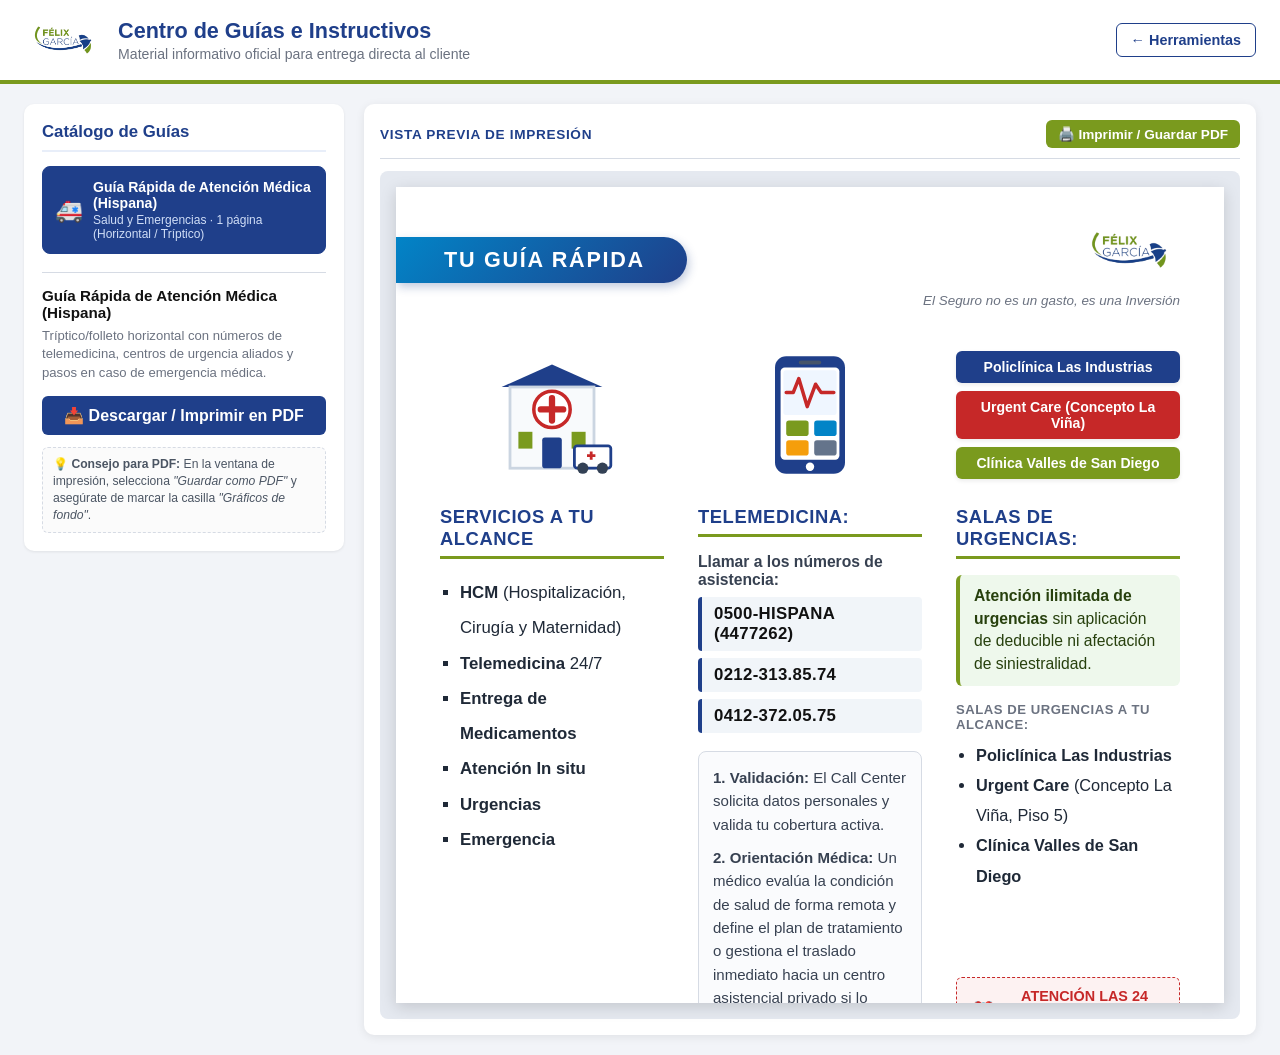
==== guias/index.html @ f02605d7 "feat: add guides center module with interactive UI, print styles, and data management" ====
<!DOCTYPE html>
<html lang="es">

<head>
  <meta charset="UTF-8">
  <meta name="viewport" content="width=device-width, initial-scale=1.0">
  <title>Centro de Guías y Recursos – Félix García</title>
  <link rel="icon" href="../img/logo.png">
  <link rel="stylesheet" href="css/guias.css">
  <link rel="stylesheet" href="css/print.css" media="print">
</head>

<body>
  <!-- Header del Portal de Guías -->
  <header class="app-header no-print">
    <a href="../" title="Volver al inicio"><img src="../img/logo.png" alt="Félix García" class="app-logo"></a>
    <div>
      <h1>Centro de Guías e Instructivos</h1>
      <p>Material informativo oficial para entrega directa al cliente</p>
    </div>
    <div class="header-der">
      <a href="../" class="btn-inicio">← Herramientas</a>
    </div>
  </header>

  <main class="contenido-guias">
    <!-- Panel Izquierdo: Selección de Guías y Opciones -->
    <aside class="panel-selector no-print">
      <h2>Catálogo de Guías</h2>
      <div class="lista-guias" id="listaGuias"></div>

      <div class="panel-info-guia" id="panelInfoGuia">
        <h3 id="infoTitulo">Guía seleccionada</h3>
        <p id="infoDesc">Descripción de la guía.</p>
        <div class="acciones-descarga">
          <button type="button" class="btn btn-primary btn-block" id="btnDescargarPdf">
            📥 Descargar / Imprimir en PDF
          </button>
          <small class="tip-impresion">
            💡 <strong>Consejo para PDF:</strong> En la ventana de impresión, selecciona <em>"Guardar como PDF"</em> y asegúrate de marcar la casilla <em>"Gráficos de fondo"</em>.
          </small>
        </div>
      </div>
    </aside>

    <!-- Panel Derecho: Vista Previa Real del Documento Generado -->
    <section class="visor-documento">
      <div class="barra-visor no-print">
        <span class="visor-tag">Vista previa de impresión</span>
        <button type="button" class="btn btn-secondary btn-sm" id="btnImprimirRapido">🖨️ Imprimir / Guardar PDF</button>
      </div>

      <!-- Contenedor de la Guía Generada (Formato Imprimible Exacto) -->
      <div class="hoja-imprimible-wrap">
        <!-- GUÍA RÁPIDA: HISPANA RESUELVE / ATENCIÓN MÉDICA -->
        <article class="hoja-guia horizontal" id="docGuiaRapida">
          <!-- Banner Superior / Decorativo -->
          <div class="decoracion-header">
            <div class="pill-titulo">
              <span class="pill-tag">TU GUÍA RÁPIDA</span>
            </div>
            <div class="branding-header">
              <img src="../img/logo.png" alt="Félix García - Corredor de Seguros" class="logo-guia">
              <span class="slogan-fg">El Seguro no es un gasto, es una Inversión</span>
            </div>
          </div>

          <!-- Cuerpo Tríptico en 3 Columnas Estructuradas -->
          <div class="triptico-grid">
            
            <!-- Columna 1: Servicios a tu alcance -->
            <div class="col-triptico col-1">
              <div class="ilustracion-box">
                <svg viewBox="0 0 100 100" class="svg-il" fill="none">
                  <!-- Fachada Hospital moderno -->
                  <polygon points="50,14 86,30 14,30" fill="#1f3f8a"/>
                  <rect x="20" y="30" width="60" height="58" fill="#f8fafc" stroke="#cbd5e1" stroke-width="2"/>
                  <!-- Cruz roja médica -->
                  <circle cx="50" cy="46" r="13" fill="#ffffff" stroke="#c62828" stroke-width="2.5"/>
                  <path d="M50 38 V54 M42 46 H58" stroke="#c62828" stroke-width="4.5" stroke-linecap="round"/>
                  <!-- Ventanas y entrada -->
                  <rect x="26" y="62" width="10" height="12" fill="#7a9a1e"/>
                  <rect x="64" y="62" width="10" height="12" fill="#7a9a1e"/>
                  <rect x="43" y="66" width="14" height="22" rx="2" fill="#1f3f8a"/>
                  <!-- Ambulancia rápida -->
                  <rect x="66" y="72" width="26" height="16" rx="2" fill="#ffffff" stroke="#1f3f8a" stroke-width="2"/>
                  <circle cx="72" cy="88" r="4" fill="#334155"/>
                  <circle cx="86" cy="88" r="4" fill="#334155"/>
                  <path d="M78 76 V82 M75 79 H81" stroke="#c62828" stroke-width="2"/>
                </svg>
              </div>

              <h2 class="col-titulo">SERVICIOS A TU ALCANCE</h2>
              <ul class="lista-servicios-guia">
                <li><strong>HCM</strong> (Hospitalización, Cirugía y Maternidad)</li>
                <li><strong>Telemedicina</strong> 24/7</li>
                <li><strong>Entrega de Medicamentos</strong></li>
                <li><strong>Atención In situ</strong></li>
                <li><strong>Urgencias</strong></li>
                <li><strong>Emergencia</strong></li>
              </ul>
            </div>

            <!-- Columna 2: Telemedicina y Pasos -->
            <div class="col-triptico col-2">
              <div class="ilustracion-box">
                <svg viewBox="0 0 100 100" class="svg-il" fill="none">
                  <!-- Teléfono inteligente -->
                  <rect x="25" y="8" width="50" height="84" rx="8" fill="#1f3f8a"/>
                  <rect x="29" y="16" width="42" height="66" rx="3" fill="#ffffff"/>
                  <circle cx="50" cy="87" r="3" fill="#ffffff"/>
                  <rect x="42" y="11" width="16" height="3" rx="1.5" fill="#475569"/>
                  <!-- Pantalla ECG / Salud -->
                  <rect x="31" y="18" width="38" height="32" rx="2" fill="#eff6ff"/>
                  <path d="M33 34 H38 L42 24 L48 44 L54 28 L58 34 H67" stroke="#c62828" stroke-width="2.5" stroke-linecap="round" stroke-linejoin="round"/>
                  <!-- Apps cuadrantes -->
                  <rect x="33" y="54" width="16" height="11" rx="2" fill="#7a9a1e"/>
                  <rect x="53" y="54" width="16" height="11" rx="2" fill="#0284c7"/>
                  <rect x="33" y="68" width="16" height="11" rx="2" fill="#f59e0b"/>
                  <rect x="53" y="68" width="16" height="11" rx="2" fill="#64748b"/>
                </svg>
              </div>

              <h2 class="col-titulo">TELEMEDICINA:</h2>
              <div class="telefonos-destacados">
                <p class="txt-llamada">Llamar a los números de asistencia:</p>
                <div class="tel-pills">
                  <span class="tel-badge">0500-HISPANA (4477262)</span>
                  <span class="tel-badge">0212-313.85.74</span>
                  <span class="tel-badge">0412-372.05.75</span>
                </div>
              </div>

              <div class="pasos-atencion">
                <p><strong>1. Validación:</strong> El Call Center solicita datos personales y valida tu cobertura activa.</p>
                <p><strong>2. Orientación Médica:</strong> Un médico evalúa la condición de salud de forma remota y define el plan de tratamiento o gestiona el traslado inmediato hacia un centro asistencial privado si lo amerita.</p>
              </div>
            </div>

            <!-- Columna 3: Salas de Urgencias Aliadas -->
            <div class="col-triptico col-3">
              <div class="ilustracion-box il-wide">
                <!-- Miniatura de salas de urgencias -->
                <div class="urgencias-tags-visual">
                  <span class="tag-urg tag-azul">Policlínica Las Industrias</span>
                  <span class="tag-urg tag-rojo">Urgent Care (Concepto La Viña)</span>
                  <span class="tag-urg tag-verde">Clínica Valles de San Diego</span>
                </div>
              </div>

              <h2 class="col-titulo">SALAS DE URGENCIAS:</h2>
              <div class="beneficio-urgencias">
                <p class="destaque-cobertura">
                  <strong>Atención ilimitada de urgencias</strong> sin aplicación de deducible ni afectación de siniestralidad.
                </p>
              </div>

              <div class="centros-red">
                <span class="sub-centros">SALAS DE URGENCIAS A TU ALCANCE:</span>
                <ul class="lista-centros">
                  <li><strong>Policlínica Las Industrias</strong></li>
                  <li><strong>Urgent Care</strong> (Concepto La Viña, Piso 5)</li>
                  <li><strong>Clínica Valles de San Diego</strong></li>
                </ul>
              </div>

              <div class="aviso-24h">
                <span class="reloj-icon">⏰</span>
                <strong>ATENCIÓN LAS 24 HORAS DEL DÍA, LOS 365 DÍAS DEL AÑO</strong>
              </div>
            </div>

          </div>

          <!-- Pie de Página Decorativo con Ondas -->
          <footer class="pie-guia">
            <div class="pie-ondas">
              <svg viewBox="0 0 1200 80" preserveAspectRatio="none" class="svg-ondas">
                <!-- Onda roja de fondo -->
                <path d="M0,45 C250,5 500,75 1200,30 L1200,80 L0,80 Z" fill="#c62828"></path>
                <!-- Onda azul al frente -->
                <path d="M0,55 C350,25 750,70 1200,45 L1200,80 L0,80 Z" fill="#1f3f8a"></path>
              </svg>
            </div>
            <div class="pie-info">
              <span>Félix García · Corredor de Seguros · Asesoría Integral y Acompañamiento en Siniestros</span>
            </div>
          </footer>
        </article>
      </div>
    </section>
  </main>

  <script src="js/guias-data.js"></script>
  <script src="js/guias.js"></script>
</body>

</html>
---- guias/css/guias.css ----
:root {
  --verde: #7a9a1e;
  --azul: #1f3f8a;
  --azul-claro: #e8eef9;
  --gris: #6b7280;
  --borde: #d6dbe4;
  --rojo: #c62828;
  --fondo: #f2f4f8;
}

* {
  box-sizing: border-box;
}

body {
  margin: 0;
  font-family: "Segoe UI", Roboto, Arial, sans-serif;
  background: var(--fondo);
  color: #1f2937;
}

/* Header Web */
.app-header {
  display: flex;
  align-items: center;
  gap: 16px;
  padding: 10px 24px;
  background: #fff;
  border-bottom: 4px solid var(--verde);
}

.app-logo {
  height: 60px;
  display: block;
}

.app-header h1 {
  margin: 0;
  color: var(--azul);
  font-size: 1.35rem;
}

.app-header p {
  margin: 2px 0 0;
  color: var(--gris);
  font-size: .88rem;
}

.header-der {
  margin-left: auto;
}

.btn-inicio {
  padding: 8px 14px;
  border: 1px solid var(--azul);
  border-radius: 6px;
  color: var(--azul);
  text-decoration: none;
  font-size: .9rem;
  font-weight: 600;
  white-space: nowrap;
}

.btn-inicio:hover {
  background: var(--azul-claro);
}

/* Layout Centro de Guías */
.contenido-guias {
  display: grid;
  grid-template-columns: 320px minmax(0, 1fr);
  gap: 20px;
  max-width: 1500px;
  margin: 0 auto;
  padding: 20px 24px;
  align-items: start;
}

/* Panel Selector Izquierdo */
.panel-selector {
  background: #fff;
  border-radius: 10px;
  padding: 18px;
  box-shadow: 0 1px 3px rgba(0, 0, 0, .08);
}

.panel-selector h2 {
  margin: 0 0 14px;
  font-size: 1.05rem;
  color: var(--azul);
  border-bottom: 2px solid var(--azul-claro);
  padding-bottom: 8px;
}

.lista-guias {
  display: flex;
  flex-direction: column;
  gap: 8px;
  margin-bottom: 18px;
}

.item-guia-nav {
  padding: 12px;
  border-radius: 8px;
  border: 1px solid var(--borde);
  background: #fafbfd;
  cursor: pointer;
  transition: all .15s ease;
  display: flex;
  align-items: center;
  gap: 10px;
}

.item-guia-nav:hover {
  background: var(--azul-claro);
  border-color: var(--azul);
}

.item-guia-nav.activa {
  background: var(--azul);
  color: #fff;
  border-color: var(--azul);
}

.item-guia-nav.activa .item-sub {
  color: #d0def7;
}

.item-icono {
  font-size: 1.4rem;
}

.item-textos {
  display: flex;
  flex-direction: column;
  gap: 2px;
}

.item-tit {
  font-weight: 600;
  font-size: .88rem;
}

.item-sub {
  font-size: .75rem;
  color: var(--gris);
}

.panel-info-guia {
  border-top: 1px solid var(--borde);
  padding-top: 14px;
}

.panel-info-guia h3 {
  margin: 0 0 6px;
  font-size: .95rem;
  color: #111;
}

.panel-info-guia p {
  margin: 0 0 14px;
  font-size: .82rem;
  color: var(--gris);
  line-height: 1.4;
}

.btn {
  font: inherit;
  padding: 10px 16px;
  border-radius: 6px;
  border: none;
  cursor: pointer;
  font-weight: 600;
  text-align: center;
}

.btn-block {
  width: 100%;
  display: block;
}

.btn-primary {
  background: var(--azul);
  color: #fff;
}

.btn-primary:hover {
  background: #17306b;
}

.btn-secondary {
  background: var(--verde);
  color: #fff;
}

.btn-secondary:hover {
  background: #637e17;
}

.btn-sm {
  padding: 6px 12px;
  font-size: .85rem;
}

.tip-impresion {
  display: block;
  margin-top: 12px;
  font-size: .76rem;
  color: #4b5563;
  line-height: 1.4;
  background: #fbfbfb;
  border: 1px dashed var(--borde);
  padding: 8px 10px;
  border-radius: 6px;
}

/* Visor Documento */
.visor-documento {
  background: #fff;
  border-radius: 10px;
  padding: 16px;
  box-shadow: 0 2px 10px rgba(0, 0, 0, .08);
  overflow-x: auto;
}

.barra-visor {
  display: flex;
  justify-content: space-between;
  align-items: center;
  margin-bottom: 12px;
  padding-bottom: 10px;
  border-bottom: 1px solid var(--borde);
}

.visor-tag {
  font-size: .85rem;
  font-weight: 600;
  color: var(--azul);
  text-transform: uppercase;
  letter-spacing: .05em;
}

/* Envoltura de documento exacto tamaño carta horizontal (11in x 8.5in) */
.hoja-imprimible-wrap {
  display: flex;
  justify-content: center;
  background: #e5e9f0;
  padding: 16px;
  border-radius: 8px;
}

.hoja-guia.horizontal {
  width: 11in;
  height: 8.5in;
  background: #fff;
  box-shadow: 0 4px 15px rgba(0, 0, 0, .15);
  position: relative;
  display: flex;
  flex-direction: column;
  overflow: hidden;
  box-sizing: border-box;
}

/* ---------- ESTRUCTURA INTERNA DE LA GUÍA (TRÍPTICO) ---------- */
.decoracion-header {
  display: flex;
  justify-content: space-between;
  align-items: center;
  padding: 24px 44px 14px;
}

.pill-titulo {
  background: linear-gradient(135deg, #0284c7, #1f3f8a);
  color: #fff;
  padding: 10px 42px 10px 48px;
  border-radius: 0 30px 30px 0;
  box-shadow: 2px 4px 10px rgba(31, 63, 138, .28);
  margin-left: -44px;
}

.pill-tag {
  font-size: 1.35rem;
  font-weight: 800;
  letter-spacing: .08em;
  text-transform: uppercase;
}

.branding-header {
  display: flex;
  flex-direction: column;
  align-items: flex-end;
  text-align: right;
}

.logo-guia {
  height: 78px;
}

.slogan-fg {
  font-size: .84rem;
  font-style: italic;
  color: var(--gris);
  margin-top: 4px;
  font-weight: 500;
}

/* 3 Columnas */
.triptico-grid {
  display: grid;
  grid-template-columns: 1fr 1fr 1fr;
  gap: 34px;
  padding: 18px 44px 28px;
  flex: 1;
  align-items: stretch;
}

.col-triptico {
  display: flex;
  flex-direction: column;
  height: 100%;
}

.ilustracion-box {
  height: 150px;
  display: flex;
  align-items: center;
  justify-content: center;
  margin-bottom: 16px;
}

.svg-il {
  max-height: 140px;
  width: auto;
}

.col-titulo {
  margin: 0 0 16px;
  font-size: 1.15rem;
  color: var(--azul);
  font-weight: 800;
  border-bottom: 3px solid var(--verde);
  padding-bottom: 6px;
  text-transform: uppercase;
  letter-spacing: .03em;
}

/* Columna 1 */
.lista-servicios-guia {
  margin: 0;
  padding-left: 20px;
  list-style-type: square;
  font-size: 1.05rem;
  line-height: 2.1;
  color: #1f2937;
}

/* Columna 2: Telemedicina */
.telefonos-destacados {
  margin-bottom: 18px;
}

.txt-llamada {
  margin: 0 0 8px;
  font-size: .98rem;
  font-weight: 600;
  color: #374151;
}

.tel-pills {
  display: flex;
  flex-direction: column;
  gap: 7px;
}

.tel-badge {
  display: inline-block;
  background: #f1f5f9;
  border-left: 4px solid var(--azul);
  padding: 7px 12px;
  border-radius: 4px;
  font-size: 1.05rem;
  font-weight: 700;
  color: #111;
  letter-spacing: .02em;
}

.pasos-atencion {
  font-size: .94rem;
  line-height: 1.55;
  color: #374151;
  background: #fafbfd;
  padding: 14px;
  border-radius: 8px;
  border: 1px solid var(--borde);
  margin-top: auto;
}

.pasos-atencion p {
  margin: 0 0 10px;
}

.pasos-atencion p:last-child {
  margin-bottom: 0;
}

/* Columna 3: Salas de Urgencias */
.urgencias-tags-visual {
  display: flex;
  flex-direction: column;
  gap: 8px;
  width: 100%;
}

.tag-urg {
  font-size: .88rem;
  font-weight: 700;
  padding: 8px 12px;
  border-radius: 6px;
  text-align: center;
  color: #fff;
  box-shadow: 0 2px 4px rgba(0, 0, 0, .08);
}

.tag-azul {
  background: var(--azul);
}

.tag-rojo {
  background: var(--rojo);
}

.tag-verde {
  background: var(--verde);
}

.beneficio-urgencias {
  background: #eef8ec;
  border-left: 4.5px solid var(--verde);
  padding: 10px 14px;
  border-radius: 6px;
  margin-bottom: 16px;
}

.destaque-cobertura {
  margin: 0;
  font-size: .98rem;
  color: #27400d;
  line-height: 1.45;
}

.centros-red {
  margin-bottom: 16px;
}

.sub-centros {
  font-size: .82rem;
  font-weight: 700;
  color: var(--gris);
  letter-spacing: .04em;
  display: block;
  margin-bottom: 8px;
}

.lista-centros {
  margin: 0;
  padding-left: 20px;
  font-size: 1.02rem;
  line-height: 1.85;
}

.aviso-24h {
  margin-top: auto;
  background: #fdf2f2;
  border: 1.5px dashed var(--rojo);
  color: var(--rojo);
  padding: 10px 14px;
  border-radius: 6px;
  font-size: .9rem;
  text-align: center;
  display: flex;
  align-items: center;
  justify-content: center;
  gap: 8px;
}

.reloj-icon {
  font-size: 1.25rem;
}

/* Pie de Guía */
.pie-guia {
  position: relative;
  margin-top: auto;
}

.pie-ondas {
  width: 100%;
  height: 60px;
  overflow: hidden;
  margin-bottom: -4px;
}

.svg-ondas {
  width: 100%;
  height: 100%;
  display: block;
}

.pie-info {
  background: var(--azul);
  color: #fff;
  text-align: center;
  font-size: .85rem;
  padding: 8px 16px;
  letter-spacing: .02em;
}

/* Responsive Web */
@media (max-width: 1100px) {
  .contenido-guias {
    grid-template-columns: 1fr;
  }

}
---- guias/css/print.css ----
/* Impresión y Generación de PDF: Tríptico Horizontal Tamaño Carta */
@page {
  size: letter landscape;
  margin: 0;
}

html,
body {
  background: #fff !important;
  margin: 0 !important;
  padding: 0 !important;
  width: 11in !important;
  height: 8.5in !important;
  -webkit-print-color-adjust: exact !important;
  print-color-adjust: exact !important;
}

.no-print {
  display: none !important;
}

.contenido-guias {
  display: block !important;
  padding: 0 !important;
  margin: 0 !important;
  width: 11in !important;
  height: 8.5in !important;
  max-width: none !important;
}

.visor-documento {
  box-shadow: none !important;
  padding: 0 !important;
  margin: 0 !important;
  border-radius: 0 !important;
  background: transparent !important;
  width: 11in !important;
  height: 8.5in !important;
  overflow: visible !important;
}

.hoja-imprimible-wrap {
  padding: 0 !important;
  margin: 0 !important;
  background: transparent !important;
  box-shadow: none !important;
  width: 11in !important;
  height: 8.5in !important;
  display: block !important;
}

.hoja-guia.horizontal {
  zoom: 1 !important;
  transform: none !important;
  width: 11in !important;
  height: 8.5in !important;
  min-width: 11in !important;
  min-height: 8.5in !important;
  box-shadow: none !important;
  margin: 0 !important;
  padding: 0 !important;
  border-radius: 0 !important;
  overflow: hidden !important;
  page-break-inside: avoid !important;
  page-break-after: avoid !important;
}
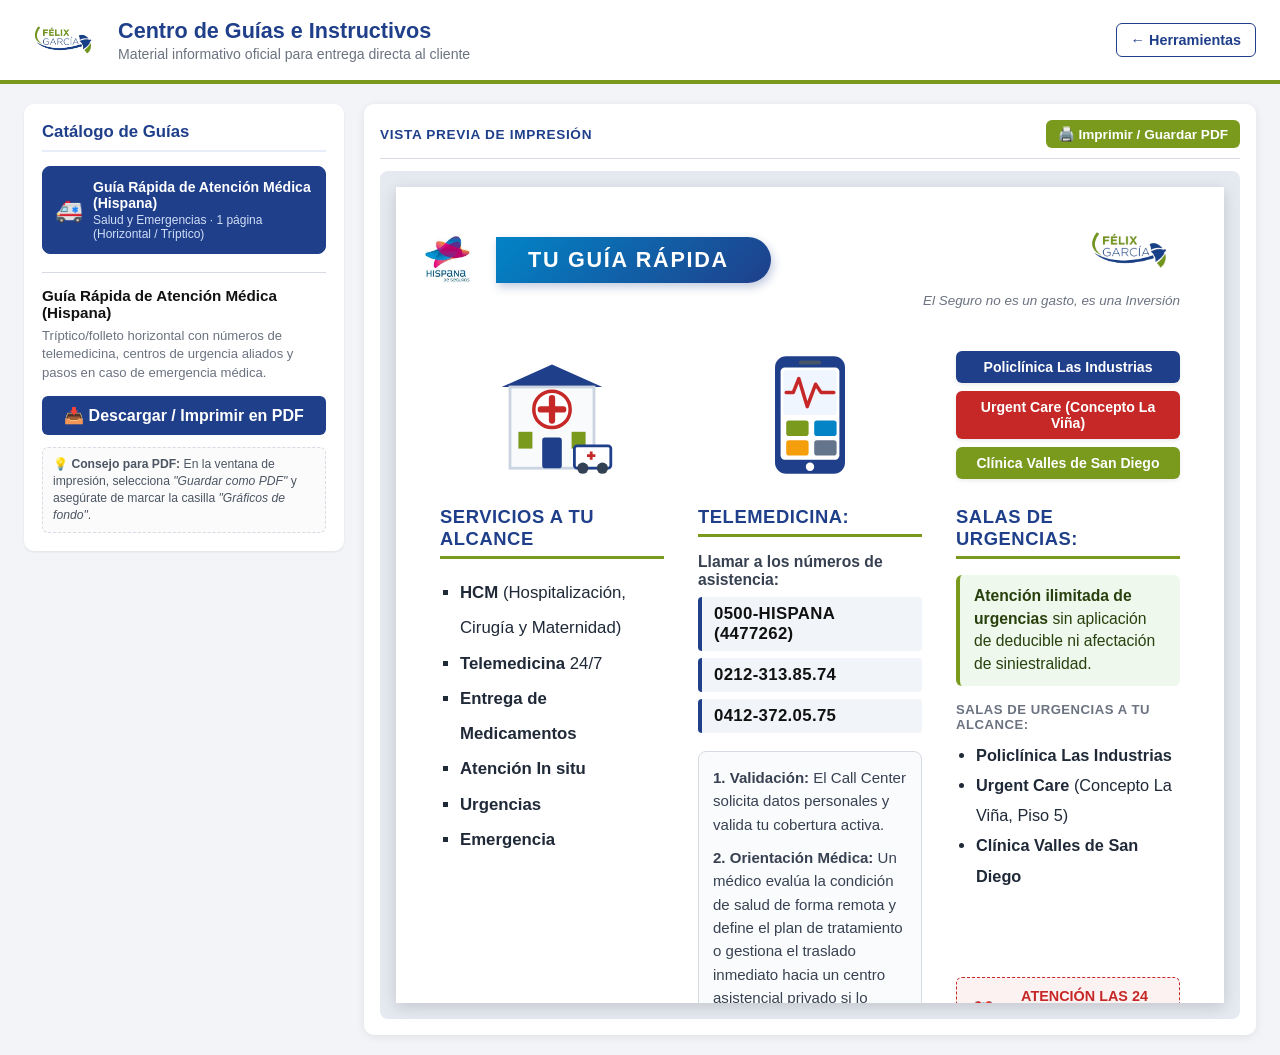
==== commit 0b03f723: "feat: add guides center module with printable layout and styles" ====
--- a/guias/index.html
+++ b/guias/index.html
@@ -37,7 +37,8 @@
             📥 Descargar / Imprimir en PDF
           </button>
           <small class="tip-impresion">
-            💡 <strong>Consejo para PDF:</strong> En la ventana de impresión, selecciona <em>"Guardar como PDF"</em> y asegúrate de marcar la casilla <em>"Gráficos de fondo"</em>.
+            💡 <strong>Consejo para PDF:</strong> En la ventana de impresión, selecciona <em>"Guardar como PDF"</em> y
+            asegúrate de marcar la casilla <em>"Gráficos de fondo"</em>.
           </small>
         </div>
       </div>
@@ -47,7 +48,8 @@
     <section class="visor-documento">
       <div class="barra-visor no-print">
         <span class="visor-tag">Vista previa de impresión</span>
-        <button type="button" class="btn btn-secondary btn-sm" id="btnImprimirRapido">🖨️ Imprimir / Guardar PDF</button>
+        <button type="button" class="btn btn-secondary btn-sm" id="btnImprimirRapido">🖨️ Imprimir / Guardar
+          PDF</button>
       </div>
 
       <!-- Contenedor de la Guía Generada (Formato Imprimible Exacto) -->
@@ -56,136 +58,146 @@
         <article class="hoja-guia horizontal" id="docGuiaRapida">
           <!-- Banner Superior / Decorativo -->
           <div class="decoracion-header">
-            <div class="pill-titulo">
-              <span class="pill-tag">TU GUÍA RÁPIDA</span>
+              <div class="header-izq">
+                <img src="../img/logo-hispana.jpg" alt="Hispana de Seguros" class="logo-hispana">
+                <div class="pill-titulo">
+                  <span class="pill-tag">TU GUÍA RÁPIDA</span>
+                </div>
+              </div>
+              <div class="branding-header">
+                <img src="../img/logo.png" alt="Félix García - Corredor de Seguros" class="logo-guia">
+                <span class="slogan-fg">El Seguro no es un gasto, es una Inversión</span>
+              </div>
             </div>
-            <div class="branding-header">
-              <img src="../img/logo.png" alt="Félix García - Corredor de Seguros" class="logo-guia">
-              <span class="slogan-fg">El Seguro no es un gasto, es una Inversión</span>
+
+            <!-- Cuerpo Tríptico en 3 Columnas Estructuradas -->
+            <div class="triptico-grid">
+
+              <!-- Columna 1: Servicios a tu alcance -->
+              <div class="col-triptico col-1">
+                <div class="ilustracion-box">
+                  <svg viewBox="0 0 100 100" class="svg-il" fill="none">
+                    <!-- Fachada Hospital moderno -->
+                    <polygon points="50,14 86,30 14,30" fill="#1f3f8a" />
+                    <rect x="20" y="30" width="60" height="58" fill="#f8fafc" stroke="#cbd5e1" stroke-width="2" />
+                    <!-- Cruz roja médica -->
+                    <circle cx="50" cy="46" r="13" fill="#ffffff" stroke="#c62828" stroke-width="2.5" />
+                    <path d="M50 38 V54 M42 46 H58" stroke="#c62828" stroke-width="4.5" stroke-linecap="round" />
+                    <!-- Ventanas y entrada -->
+                    <rect x="26" y="62" width="10" height="12" fill="#7a9a1e" />
+                    <rect x="64" y="62" width="10" height="12" fill="#7a9a1e" />
+                    <rect x="43" y="66" width="14" height="22" rx="2" fill="#1f3f8a" />
+                    <!-- Ambulancia rápida -->
+                    <rect x="66" y="72" width="26" height="16" rx="2" fill="#ffffff" stroke="#1f3f8a"
+                      stroke-width="2" />
+                    <circle cx="72" cy="88" r="4" fill="#334155" />
+                    <circle cx="86" cy="88" r="4" fill="#334155" />
+                    <path d="M78 76 V82 M75 79 H81" stroke="#c62828" stroke-width="2" />
+                  </svg>
+                </div>
+
+                <h2 class="col-titulo">SERVICIOS A TU ALCANCE</h2>
+                <ul class="lista-servicios-guia">
+                  <li><strong>HCM</strong> (Hospitalización, Cirugía y Maternidad)</li>
+                  <li><strong>Telemedicina</strong> 24/7</li>
+                  <li><strong>Entrega de Medicamentos</strong></li>
+                  <li><strong>Atención In situ</strong></li>
+                  <li><strong>Urgencias</strong></li>
+                  <li><strong>Emergencia</strong></li>
+                </ul>
+              </div>
+
+              <!-- Columna 2: Telemedicina y Pasos -->
+              <div class="col-triptico col-2">
+                <div class="ilustracion-box">
+                  <svg viewBox="0 0 100 100" class="svg-il" fill="none">
+                    <!-- Teléfono inteligente -->
+                    <rect x="25" y="8" width="50" height="84" rx="8" fill="#1f3f8a" />
+                    <rect x="29" y="16" width="42" height="66" rx="3" fill="#ffffff" />
+                    <circle cx="50" cy="87" r="3" fill="#ffffff" />
+                    <rect x="42" y="11" width="16" height="3" rx="1.5" fill="#475569" />
+                    <!-- Pantalla ECG / Salud -->
+                    <rect x="31" y="18" width="38" height="32" rx="2" fill="#eff6ff" />
+                    <path d="M33 34 H38 L42 24 L48 44 L54 28 L58 34 H67" stroke="#c62828" stroke-width="2.5"
+                      stroke-linecap="round" stroke-linejoin="round" />
+                    <!-- Apps cuadrantes -->
+                    <rect x="33" y="54" width="16" height="11" rx="2" fill="#7a9a1e" />
+                    <rect x="53" y="54" width="16" height="11" rx="2" fill="#0284c7" />
+                    <rect x="33" y="68" width="16" height="11" rx="2" fill="#f59e0b" />
+                    <rect x="53" y="68" width="16" height="11" rx="2" fill="#64748b" />
+                  </svg>
+                </div>
+
+                <h2 class="col-titulo">TELEMEDICINA:</h2>
+                <div class="telefonos-destacados">
+                  <p class="txt-llamada">Llamar a los números de asistencia:</p>
+                  <div class="tel-pills">
+                    <span class="tel-badge">0500-HISPANA (4477262)</span>
+                    <span class="tel-badge">0212-313.85.74</span>
+                    <span class="tel-badge">0412-372.05.75</span>
+                  </div>
+                </div>
+
+                <div class="pasos-atencion">
+                  <p><strong>1. Validación:</strong> El Call Center solicita datos personales y valida tu cobertura
+                    activa.</p>
+                  <p><strong>2. Orientación Médica:</strong> Un médico evalúa la condición de salud de forma remota y
+                    define el plan de tratamiento o gestiona el traslado inmediato hacia un centro asistencial privado
+                    si lo amerita.</p>
+                </div>
+              </div>
+
+              <!-- Columna 3: Salas de Urgencias Aliadas -->
+              <div class="col-triptico col-3">
+                <div class="ilustracion-box il-wide">
+                  <!-- Miniatura de salas de urgencias -->
+                  <div class="urgencias-tags-visual">
+                    <span class="tag-urg tag-azul">Policlínica Las Industrias</span>
+                    <span class="tag-urg tag-rojo">Urgent Care (Concepto La Viña)</span>
+                    <span class="tag-urg tag-verde">Clínica Valles de San Diego</span>
+                  </div>
+                </div>
+
+                <h2 class="col-titulo">SALAS DE URGENCIAS:</h2>
+                <div class="beneficio-urgencias">
+                  <p class="destaque-cobertura">
+                    <strong>Atención ilimitada de urgencias</strong> sin aplicación de deducible ni afectación de
+                    siniestralidad.
+                  </p>
+                </div>
+
+                <div class="centros-red">
+                  <span class="sub-centros">SALAS DE URGENCIAS A TU ALCANCE:</span>
+                  <ul class="lista-centros">
+                    <li><strong>Policlínica Las Industrias</strong></li>
+                    <li><strong>Urgent Care</strong> (Concepto La Viña, Piso 5)</li>
+                    <li><strong>Clínica Valles de San Diego</strong></li>
+                  </ul>
+                </div>
+
+                <div class="aviso-24h">
+                  <span class="reloj-icon">⏰</span>
+                  <strong>ATENCIÓN LAS 24 HORAS DEL DÍA, LOS 365 DÍAS DEL AÑO</strong>
+                </div>
+              </div>
+
             </div>
-          </div>
-
-          <!-- Cuerpo Tríptico en 3 Columnas Estructuradas -->
-          <div class="triptico-grid">
-            
-            <!-- Columna 1: Servicios a tu alcance -->
-            <div class="col-triptico col-1">
-              <div class="ilustracion-box">
-                <svg viewBox="0 0 100 100" class="svg-il" fill="none">
-                  <!-- Fachada Hospital moderno -->
-                  <polygon points="50,14 86,30 14,30" fill="#1f3f8a"/>
-                  <rect x="20" y="30" width="60" height="58" fill="#f8fafc" stroke="#cbd5e1" stroke-width="2"/>
-                  <!-- Cruz roja médica -->
-                  <circle cx="50" cy="46" r="13" fill="#ffffff" stroke="#c62828" stroke-width="2.5"/>
-                  <path d="M50 38 V54 M42 46 H58" stroke="#c62828" stroke-width="4.5" stroke-linecap="round"/>
-                  <!-- Ventanas y entrada -->
-                  <rect x="26" y="62" width="10" height="12" fill="#7a9a1e"/>
-                  <rect x="64" y="62" width="10" height="12" fill="#7a9a1e"/>
-                  <rect x="43" y="66" width="14" height="22" rx="2" fill="#1f3f8a"/>
-                  <!-- Ambulancia rápida -->
-                  <rect x="66" y="72" width="26" height="16" rx="2" fill="#ffffff" stroke="#1f3f8a" stroke-width="2"/>
-                  <circle cx="72" cy="88" r="4" fill="#334155"/>
-                  <circle cx="86" cy="88" r="4" fill="#334155"/>
-                  <path d="M78 76 V82 M75 79 H81" stroke="#c62828" stroke-width="2"/>
+
+            <!-- Pie de Página Decorativo con Ondas -->
+            <footer class="pie-guia">
+              <div class="pie-ondas">
+                <svg viewBox="0 0 1200 80" preserveAspectRatio="none" class="svg-ondas">
+                  <!-- Onda roja de fondo -->
+                  <path d="M0,45 C250,5 500,75 1200,30 L1200,80 L0,80 Z" fill="#c62828"></path>
+                  <!-- Onda azul al frente -->
+                  <path d="M0,55 C350,25 750,70 1200,45 L1200,80 L0,80 Z" fill="#1f3f8a"></path>
                 </svg>
               </div>
-
-              <h2 class="col-titulo">SERVICIOS A TU ALCANCE</h2>
-              <ul class="lista-servicios-guia">
-                <li><strong>HCM</strong> (Hospitalización, Cirugía y Maternidad)</li>
-                <li><strong>Telemedicina</strong> 24/7</li>
-                <li><strong>Entrega de Medicamentos</strong></li>
-                <li><strong>Atención In situ</strong></li>
-                <li><strong>Urgencias</strong></li>
-                <li><strong>Emergencia</strong></li>
-              </ul>
-            </div>
-
-            <!-- Columna 2: Telemedicina y Pasos -->
-            <div class="col-triptico col-2">
-              <div class="ilustracion-box">
-                <svg viewBox="0 0 100 100" class="svg-il" fill="none">
-                  <!-- Teléfono inteligente -->
-                  <rect x="25" y="8" width="50" height="84" rx="8" fill="#1f3f8a"/>
-                  <rect x="29" y="16" width="42" height="66" rx="3" fill="#ffffff"/>
-                  <circle cx="50" cy="87" r="3" fill="#ffffff"/>
-                  <rect x="42" y="11" width="16" height="3" rx="1.5" fill="#475569"/>
-                  <!-- Pantalla ECG / Salud -->
-                  <rect x="31" y="18" width="38" height="32" rx="2" fill="#eff6ff"/>
-                  <path d="M33 34 H38 L42 24 L48 44 L54 28 L58 34 H67" stroke="#c62828" stroke-width="2.5" stroke-linecap="round" stroke-linejoin="round"/>
-                  <!-- Apps cuadrantes -->
-                  <rect x="33" y="54" width="16" height="11" rx="2" fill="#7a9a1e"/>
-                  <rect x="53" y="54" width="16" height="11" rx="2" fill="#0284c7"/>
-                  <rect x="33" y="68" width="16" height="11" rx="2" fill="#f59e0b"/>
-                  <rect x="53" y="68" width="16" height="11" rx="2" fill="#64748b"/>
-                </svg>
-              </div>
-
-              <h2 class="col-titulo">TELEMEDICINA:</h2>
-              <div class="telefonos-destacados">
-                <p class="txt-llamada">Llamar a los números de asistencia:</p>
-                <div class="tel-pills">
-                  <span class="tel-badge">0500-HISPANA (4477262)</span>
-                  <span class="tel-badge">0212-313.85.74</span>
-                  <span class="tel-badge">0412-372.05.75</span>
-                </div>
-              </div>
-
-              <div class="pasos-atencion">
-                <p><strong>1. Validación:</strong> El Call Center solicita datos personales y valida tu cobertura activa.</p>
-                <p><strong>2. Orientación Médica:</strong> Un médico evalúa la condición de salud de forma remota y define el plan de tratamiento o gestiona el traslado inmediato hacia un centro asistencial privado si lo amerita.</p>
-              </div>
-            </div>
-
-            <!-- Columna 3: Salas de Urgencias Aliadas -->
-            <div class="col-triptico col-3">
-              <div class="ilustracion-box il-wide">
-                <!-- Miniatura de salas de urgencias -->
-                <div class="urgencias-tags-visual">
-                  <span class="tag-urg tag-azul">Policlínica Las Industrias</span>
-                  <span class="tag-urg tag-rojo">Urgent Care (Concepto La Viña)</span>
-                  <span class="tag-urg tag-verde">Clínica Valles de San Diego</span>
-                </div>
-              </div>
-
-              <h2 class="col-titulo">SALAS DE URGENCIAS:</h2>
-              <div class="beneficio-urgencias">
-                <p class="destaque-cobertura">
-                  <strong>Atención ilimitada de urgencias</strong> sin aplicación de deducible ni afectación de siniestralidad.
-                </p>
-              </div>
-
-              <div class="centros-red">
-                <span class="sub-centros">SALAS DE URGENCIAS A TU ALCANCE:</span>
-                <ul class="lista-centros">
-                  <li><strong>Policlínica Las Industrias</strong></li>
-                  <li><strong>Urgent Care</strong> (Concepto La Viña, Piso 5)</li>
-                  <li><strong>Clínica Valles de San Diego</strong></li>
-                </ul>
-              </div>
-
-              <div class="aviso-24h">
-                <span class="reloj-icon">⏰</span>
-                <strong>ATENCIÓN LAS 24 HORAS DEL DÍA, LOS 365 DÍAS DEL AÑO</strong>
-              </div>
-            </div>
-
-          </div>
-
-          <!-- Pie de Página Decorativo con Ondas -->
-          <footer class="pie-guia">
-            <div class="pie-ondas">
-              <svg viewBox="0 0 1200 80" preserveAspectRatio="none" class="svg-ondas">
-                <!-- Onda roja de fondo -->
-                <path d="M0,45 C250,5 500,75 1200,30 L1200,80 L0,80 Z" fill="#c62828"></path>
-                <!-- Onda azul al frente -->
-                <path d="M0,55 C350,25 750,70 1200,45 L1200,80 L0,80 Z" fill="#1f3f8a"></path>
-              </svg>
-            </div>
-            <div class="pie-info">
-              <span>Félix García · Corredor de Seguros · Asesoría Integral y Acompañamiento en Siniestros</span>
-            </div>
-          </footer>
+              <div class="pie-info">
+                <span>Félix García · Corredor de Seguros · Hispana de Seguros · Asesoría Integral y Acompañamiento en
+                  Siniestros</span>
+              </div>
+            </footer>
         </article>
       </div>
     </section>
@@ -195,5 +207,4 @@
   <script src="js/guias.js"></script>
 </body>
 
-</html>
-
+</html>
--- a/guias/css/guias.css
+++ b/guias/css/guias.css
@@ -269,13 +269,26 @@
   padding: 24px 44px 14px;
 }
 
+.header-izq {
+  display: flex;
+  align-items: center;
+  gap: 16px;
+  margin-left: -44px;
+}
+
+.logo-hispana {
+  height: 64px;
+  width: auto;
+  object-fit: contain;
+  margin-left: 20px;
+}
+
 .pill-titulo {
   background: linear-gradient(135deg, #0284c7, #1f3f8a);
   color: #fff;
-  padding: 10px 42px 10px 48px;
+  padding: 10px 42px 10px 32px;
   border-radius: 0 30px 30px 0;
   box-shadow: 2px 4px 10px rgba(31, 63, 138, .28);
-  margin-left: -44px;
 }
 
 .pill-tag {
@@ -521,7 +534,4 @@
     grid-template-columns: 1fr;
   }
 
-}
-
-
-
+}
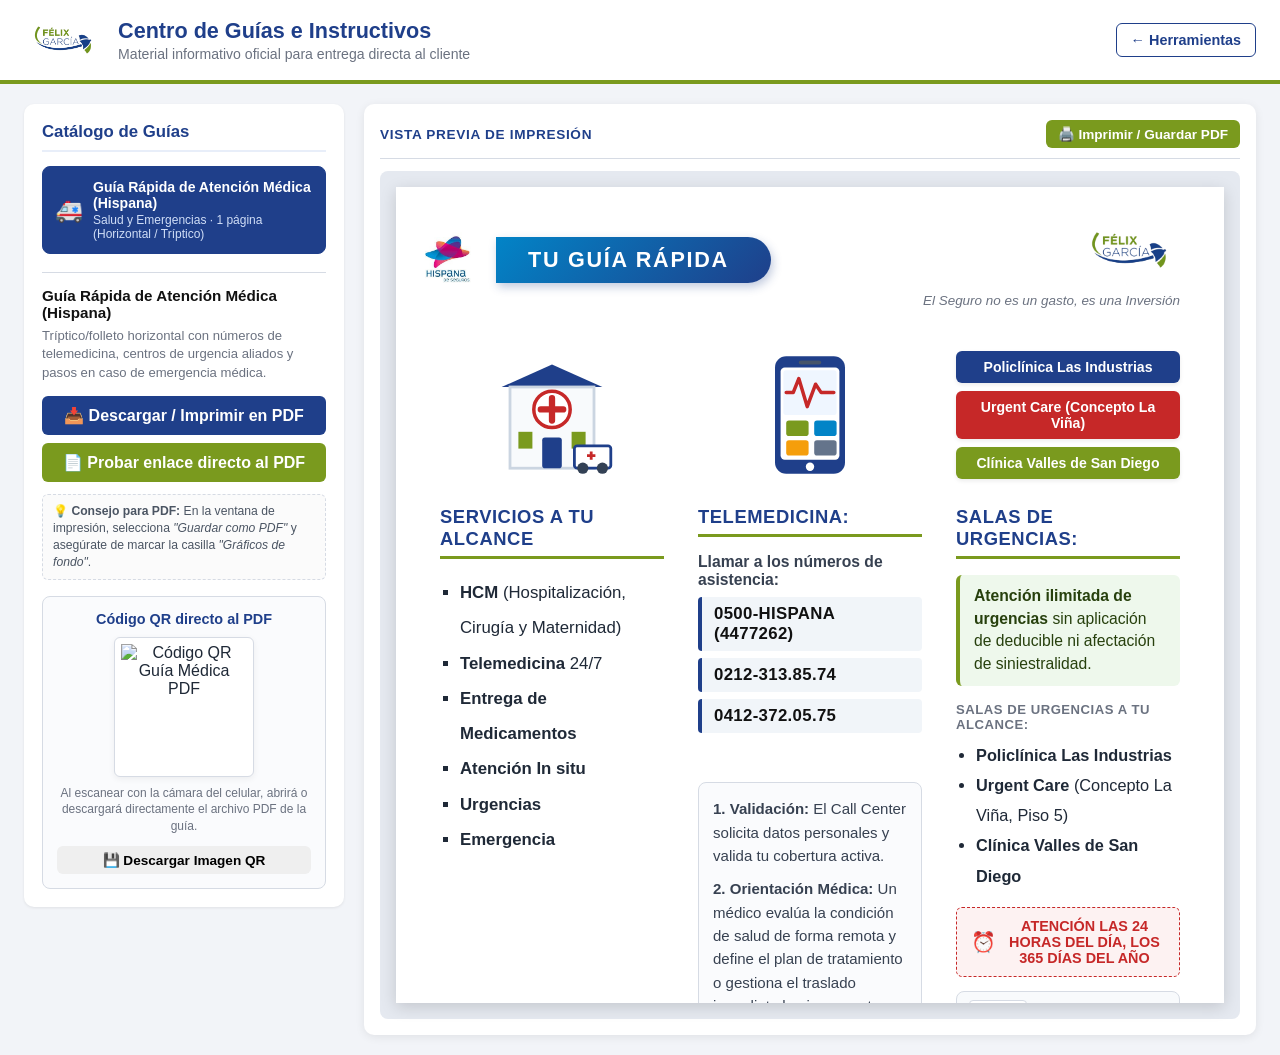
==== commit d0faf21b: "feat: add guides module with responsive CSS and viewing interface" ====
--- a/guias/index.html
+++ b/guias/index.html
@@ -36,11 +36,24 @@
           <button type="button" class="btn btn-primary btn-block" id="btnDescargarPdf">
             📥 Descargar / Imprimir en PDF
           </button>
+          <button type="button" class="btn btn-secondary btn-block" id="btnVerQr" style="margin-top: 8px;">
+            📄 Probar enlace directo al PDF
+          </button>
           <small class="tip-impresion">
             💡 <strong>Consejo para PDF:</strong> En la ventana de impresión, selecciona <em>"Guardar como PDF"</em> y
             asegúrate de marcar la casilla <em>"Gráficos de fondo"</em>.
           </small>
         </div>
+      </div>
+
+      <!-- Tarjeta QR Rápida en barra lateral -->
+      <div class="panel-qr-lateral" id="panelQrLateral">
+        <h4>Código QR directo al PDF</h4>
+        <div class="qr-box-preview" id="qrLateralImg"></div>
+        <p class="qr-instruccion">Al escanear con la cámara del celular, abrirá o descargará directamente el archivo PDF
+          de la guía.</p>
+        <button type="button" class="btn btn-ghost btn-sm btn-block" id="btnDescargarSoloQr">💾 Descargar Imagen
+          QR</button>
       </div>
     </aside>
 
@@ -58,146 +71,154 @@
         <article class="hoja-guia horizontal" id="docGuiaRapida">
           <!-- Banner Superior / Decorativo -->
           <div class="decoracion-header">
-              <div class="header-izq">
-                <img src="../img/logo-hispana.jpg" alt="Hispana de Seguros" class="logo-hispana">
-                <div class="pill-titulo">
-                  <span class="pill-tag">TU GUÍA RÁPIDA</span>
+            <div class="header-izq">
+              <img src="../img/logo-hispana.jpg" alt="Hispana de Seguros" class="logo-hispana">
+              <div class="pill-titulo">
+                <span class="pill-tag">TU GUÍA RÁPIDA</span>
+              </div>
+            </div>
+            <div class="branding-header">
+              <img src="../img/logo.png" alt="Félix García - Corredor de Seguros" class="logo-guia">
+              <span class="slogan-fg">El Seguro no es un gasto, es una Inversión</span>
+            </div>
+          </div>
+
+          <!-- Cuerpo Tríptico en 3 Columnas Estructuradas -->
+          <div class="triptico-grid">
+
+            <!-- Columna 1: Servicios a tu alcance -->
+            <div class="col-triptico col-1">
+              <div class="ilustracion-box">
+                <svg viewBox="0 0 100 100" class="svg-il" fill="none">
+                  <!-- Fachada Hospital moderno -->
+                  <polygon points="50,14 86,30 14,30" fill="#1f3f8a" />
+                  <rect x="20" y="30" width="60" height="58" fill="#f8fafc" stroke="#cbd5e1" stroke-width="2" />
+                  <!-- Cruz roja médica -->
+                  <circle cx="50" cy="46" r="13" fill="#ffffff" stroke="#c62828" stroke-width="2.5" />
+                  <path d="M50 38 V54 M42 46 H58" stroke="#c62828" stroke-width="4.5" stroke-linecap="round" />
+                  <!-- Ventanas y entrada -->
+                  <rect x="26" y="62" width="10" height="12" fill="#7a9a1e" />
+                  <rect x="64" y="62" width="10" height="12" fill="#7a9a1e" />
+                  <rect x="43" y="66" width="14" height="22" rx="2" fill="#1f3f8a" />
+                  <!-- Ambulancia rápida -->
+                  <rect x="66" y="72" width="26" height="16" rx="2" fill="#ffffff" stroke="#1f3f8a" stroke-width="2" />
+                  <circle cx="72" cy="88" r="4" fill="#334155" />
+                  <circle cx="86" cy="88" r="4" fill="#334155" />
+                  <path d="M78 76 V82 M75 79 H81" stroke="#c62828" stroke-width="2" />
+                </svg>
+              </div>
+
+              <h2 class="col-titulo">SERVICIOS A TU ALCANCE</h2>
+              <ul class="lista-servicios-guia">
+                <li><strong>HCM</strong> (Hospitalización, Cirugía y Maternidad)</li>
+                <li><strong>Telemedicina</strong> 24/7</li>
+                <li><strong>Entrega de Medicamentos</strong></li>
+                <li><strong>Atención In situ</strong></li>
+                <li><strong>Urgencias</strong></li>
+                <li><strong>Emergencia</strong></li>
+              </ul>
+            </div>
+
+            <!-- Columna 2: Telemedicina y Pasos -->
+            <div class="col-triptico col-2">
+              <div class="ilustracion-box">
+                <svg viewBox="0 0 100 100" class="svg-il" fill="none">
+                  <!-- Teléfono inteligente -->
+                  <rect x="25" y="8" width="50" height="84" rx="8" fill="#1f3f8a" />
+                  <rect x="29" y="16" width="42" height="66" rx="3" fill="#ffffff" />
+                  <circle cx="50" cy="87" r="3" fill="#ffffff" />
+                  <rect x="42" y="11" width="16" height="3" rx="1.5" fill="#475569" />
+                  <!-- Pantalla ECG / Salud -->
+                  <rect x="31" y="18" width="38" height="32" rx="2" fill="#eff6ff" />
+                  <path d="M33 34 H38 L42 24 L48 44 L54 28 L58 34 H67" stroke="#c62828" stroke-width="2.5"
+                    stroke-linecap="round" stroke-linejoin="round" />
+                  <!-- Apps cuadrantes -->
+                  <rect x="33" y="54" width="16" height="11" rx="2" fill="#7a9a1e" />
+                  <rect x="53" y="54" width="16" height="11" rx="2" fill="#0284c7" />
+                  <rect x="33" y="68" width="16" height="11" rx="2" fill="#f59e0b" />
+                  <rect x="53" y="68" width="16" height="11" rx="2" fill="#64748b" />
+                </svg>
+              </div>
+
+              <h2 class="col-titulo">TELEMEDICINA:</h2>
+              <div class="telefonos-destacados">
+                <p class="txt-llamada">Llamar a los números de asistencia:</p>
+                <div class="tel-pills">
+                  <span class="tel-badge">0500-HISPANA (4477262)</span>
+                  <span class="tel-badge">0212-313.85.74</span>
+                  <span class="tel-badge">0412-372.05.75</span>
                 </div>
               </div>
-              <div class="branding-header">
-                <img src="../img/logo.png" alt="Félix García - Corredor de Seguros" class="logo-guia">
-                <span class="slogan-fg">El Seguro no es un gasto, es una Inversión</span>
-              </div>
-            </div>
-
-            <!-- Cuerpo Tríptico en 3 Columnas Estructuradas -->
-            <div class="triptico-grid">
-
-              <!-- Columna 1: Servicios a tu alcance -->
-              <div class="col-triptico col-1">
-                <div class="ilustracion-box">
-                  <svg viewBox="0 0 100 100" class="svg-il" fill="none">
-                    <!-- Fachada Hospital moderno -->
-                    <polygon points="50,14 86,30 14,30" fill="#1f3f8a" />
-                    <rect x="20" y="30" width="60" height="58" fill="#f8fafc" stroke="#cbd5e1" stroke-width="2" />
-                    <!-- Cruz roja médica -->
-                    <circle cx="50" cy="46" r="13" fill="#ffffff" stroke="#c62828" stroke-width="2.5" />
-                    <path d="M50 38 V54 M42 46 H58" stroke="#c62828" stroke-width="4.5" stroke-linecap="round" />
-                    <!-- Ventanas y entrada -->
-                    <rect x="26" y="62" width="10" height="12" fill="#7a9a1e" />
-                    <rect x="64" y="62" width="10" height="12" fill="#7a9a1e" />
-                    <rect x="43" y="66" width="14" height="22" rx="2" fill="#1f3f8a" />
-                    <!-- Ambulancia rápida -->
-                    <rect x="66" y="72" width="26" height="16" rx="2" fill="#ffffff" stroke="#1f3f8a"
-                      stroke-width="2" />
-                    <circle cx="72" cy="88" r="4" fill="#334155" />
-                    <circle cx="86" cy="88" r="4" fill="#334155" />
-                    <path d="M78 76 V82 M75 79 H81" stroke="#c62828" stroke-width="2" />
-                  </svg>
+
+              <div class="pasos-atencion">
+                <p><strong>1. Validación:</strong> El Call Center solicita datos personales y valida tu cobertura
+                  activa.</p>
+                <p><strong>2. Orientación Médica:</strong> Un médico evalúa la condición de salud de forma remota y
+                  define el plan de tratamiento o gestiona el traslado inmediato hacia un centro asistencial privado
+                  si lo amerita.</p>
+              </div>
+            </div>
+
+            <!-- Columna 3: Salas de Urgencias Aliadas -->
+            <div class="col-triptico col-3">
+              <div class="ilustracion-box il-wide">
+                <!-- Miniatura de salas de urgencias -->
+                <div class="urgencias-tags-visual">
+                  <span class="tag-urg tag-azul">Policlínica Las Industrias</span>
+                  <span class="tag-urg tag-rojo">Urgent Care (Concepto La Viña)</span>
+                  <span class="tag-urg tag-verde">Clínica Valles de San Diego</span>
                 </div>
-
-                <h2 class="col-titulo">SERVICIOS A TU ALCANCE</h2>
-                <ul class="lista-servicios-guia">
-                  <li><strong>HCM</strong> (Hospitalización, Cirugía y Maternidad)</li>
-                  <li><strong>Telemedicina</strong> 24/7</li>
-                  <li><strong>Entrega de Medicamentos</strong></li>
-                  <li><strong>Atención In situ</strong></li>
-                  <li><strong>Urgencias</strong></li>
-                  <li><strong>Emergencia</strong></li>
+              </div>
+
+              <h2 class="col-titulo">SALAS DE URGENCIAS:</h2>
+              <div class="beneficio-urgencias">
+                <p class="destaque-cobertura">
+                  <strong>Atención ilimitada de urgencias</strong> sin aplicación de deducible ni afectación de
+                  siniestralidad.
+                </p>
+              </div>
+
+              <div class="centros-red">
+                <span class="sub-centros">SALAS DE URGENCIAS A TU ALCANCE:</span>
+                <ul class="lista-centros">
+                  <li><strong>Policlínica Las Industrias</strong></li>
+                  <li><strong>Urgent Care</strong> (Concepto La Viña, Piso 5)</li>
+                  <li><strong>Clínica Valles de San Diego</strong></li>
                 </ul>
               </div>
 
-              <!-- Columna 2: Telemedicina y Pasos -->
-              <div class="col-triptico col-2">
-                <div class="ilustracion-box">
-                  <svg viewBox="0 0 100 100" class="svg-il" fill="none">
-                    <!-- Teléfono inteligente -->
-                    <rect x="25" y="8" width="50" height="84" rx="8" fill="#1f3f8a" />
-                    <rect x="29" y="16" width="42" height="66" rx="3" fill="#ffffff" />
-                    <circle cx="50" cy="87" r="3" fill="#ffffff" />
-                    <rect x="42" y="11" width="16" height="3" rx="1.5" fill="#475569" />
-                    <!-- Pantalla ECG / Salud -->
-                    <rect x="31" y="18" width="38" height="32" rx="2" fill="#eff6ff" />
-                    <path d="M33 34 H38 L42 24 L48 44 L54 28 L58 34 H67" stroke="#c62828" stroke-width="2.5"
-                      stroke-linecap="round" stroke-linejoin="round" />
-                    <!-- Apps cuadrantes -->
-                    <rect x="33" y="54" width="16" height="11" rx="2" fill="#7a9a1e" />
-                    <rect x="53" y="54" width="16" height="11" rx="2" fill="#0284c7" />
-                    <rect x="33" y="68" width="16" height="11" rx="2" fill="#f59e0b" />
-                    <rect x="53" y="68" width="16" height="11" rx="2" fill="#64748b" />
-                  </svg>
+              <div class="aviso-24h">
+                <span class="reloj-icon">⏰</span>
+                <strong>ATENCIÓN LAS 24 HORAS DEL DÍA, LOS 365 DÍAS DEL AÑO</strong>
+              </div>
+
+              <!-- Insignia QR para escanear en la versión impresa -->
+              <div class="qr-impreso-triptico">
+                <img src="" alt="Código QR Guía Médica PDF" class="img-qr-doc" id="imgQrDoc">
+                <div class="qr-textos-doc">
+                  <strong>ESCANEA CON TU MÓVIL</strong>
+                  <span>Para abrir y descargar la guía en PDF</span>
                 </div>
-
-                <h2 class="col-titulo">TELEMEDICINA:</h2>
-                <div class="telefonos-destacados">
-                  <p class="txt-llamada">Llamar a los números de asistencia:</p>
-                  <div class="tel-pills">
-                    <span class="tel-badge">0500-HISPANA (4477262)</span>
-                    <span class="tel-badge">0212-313.85.74</span>
-                    <span class="tel-badge">0412-372.05.75</span>
-                  </div>
-                </div>
-
-                <div class="pasos-atencion">
-                  <p><strong>1. Validación:</strong> El Call Center solicita datos personales y valida tu cobertura
-                    activa.</p>
-                  <p><strong>2. Orientación Médica:</strong> Un médico evalúa la condición de salud de forma remota y
-                    define el plan de tratamiento o gestiona el traslado inmediato hacia un centro asistencial privado
-                    si lo amerita.</p>
-                </div>
-              </div>
-
-              <!-- Columna 3: Salas de Urgencias Aliadas -->
-              <div class="col-triptico col-3">
-                <div class="ilustracion-box il-wide">
-                  <!-- Miniatura de salas de urgencias -->
-                  <div class="urgencias-tags-visual">
-                    <span class="tag-urg tag-azul">Policlínica Las Industrias</span>
-                    <span class="tag-urg tag-rojo">Urgent Care (Concepto La Viña)</span>
-                    <span class="tag-urg tag-verde">Clínica Valles de San Diego</span>
-                  </div>
-                </div>
-
-                <h2 class="col-titulo">SALAS DE URGENCIAS:</h2>
-                <div class="beneficio-urgencias">
-                  <p class="destaque-cobertura">
-                    <strong>Atención ilimitada de urgencias</strong> sin aplicación de deducible ni afectación de
-                    siniestralidad.
-                  </p>
-                </div>
-
-                <div class="centros-red">
-                  <span class="sub-centros">SALAS DE URGENCIAS A TU ALCANCE:</span>
-                  <ul class="lista-centros">
-                    <li><strong>Policlínica Las Industrias</strong></li>
-                    <li><strong>Urgent Care</strong> (Concepto La Viña, Piso 5)</li>
-                    <li><strong>Clínica Valles de San Diego</strong></li>
-                  </ul>
-                </div>
-
-                <div class="aviso-24h">
-                  <span class="reloj-icon">⏰</span>
-                  <strong>ATENCIÓN LAS 24 HORAS DEL DÍA, LOS 365 DÍAS DEL AÑO</strong>
-                </div>
-              </div>
-
-            </div>
-
-            <!-- Pie de Página Decorativo con Ondas -->
-            <footer class="pie-guia">
-              <div class="pie-ondas">
-                <svg viewBox="0 0 1200 80" preserveAspectRatio="none" class="svg-ondas">
-                  <!-- Onda roja de fondo -->
-                  <path d="M0,45 C250,5 500,75 1200,30 L1200,80 L0,80 Z" fill="#c62828"></path>
-                  <!-- Onda azul al frente -->
-                  <path d="M0,55 C350,25 750,70 1200,45 L1200,80 L0,80 Z" fill="#1f3f8a"></path>
-                </svg>
-              </div>
-              <div class="pie-info">
-                <span>Félix García · Corredor de Seguros · Hispana de Seguros · Asesoría Integral y Acompañamiento en
-                  Siniestros</span>
-              </div>
-            </footer>
+              </div>
+            </div>
+
+          </div>
+
+          <!-- Pie de Página Decorativo con Ondas -->
+          <footer class="pie-guia">
+            <div class="pie-ondas">
+              <svg viewBox="0 0 1200 80" preserveAspectRatio="none" class="svg-ondas">
+                <!-- Onda roja de fondo -->
+                <path d="M0,45 C250,5 500,75 1200,30 L1200,80 L0,80 Z" fill="#c62828"></path>
+                <!-- Onda azul al frente -->
+                <path d="M0,55 C350,25 750,70 1200,45 L1200,80 L0,80 Z" fill="#1f3f8a"></path>
+              </svg>
+            </div>
+            <div class="pie-info">
+              <span>Félix García · Corredor de Seguros · Hispana de Seguros · Asesoría Integral y Acompañamiento en
+                Siniestros</span>
+            </div>
+          </footer>
         </article>
       </div>
     </section>
--- a/guias/css/guias.css
+++ b/guias/css/guias.css
@@ -500,6 +500,76 @@
   font-size: 1.25rem;
 }
 
+/* Insignia QR para el Tríptico */
+.qr-impreso-triptico {
+  margin-top: 14px;
+  display: flex;
+  align-items: center;
+  gap: 12px;
+  background: #f8fafc;
+  border: 1px solid var(--borde);
+  padding: 8px 12px;
+  border-radius: 8px;
+}
+.img-qr-doc {
+  width: 70px;
+  height: 70px;
+  object-fit: contain;
+  background: #fff;
+  border-radius: 4px;
+  padding: 2px;
+  border: 1px solid var(--borde);
+}
+.qr-textos-doc {
+  display: flex;
+  flex-direction: column;
+}
+.qr-textos-doc strong {
+  font-size: .84rem;
+  color: var(--azul);
+  letter-spacing: .02em;
+}
+.qr-textos-doc span {
+  font-size: .74rem;
+  color: var(--gris);
+  line-height: 1.3;
+}
+
+/* Panel QR en Sidebar */
+.panel-qr-lateral {
+  margin-top: 16px;
+  background: #fafbfd;
+  border: 1px solid var(--borde);
+  border-radius: 8px;
+  padding: 14px;
+  text-align: center;
+}
+.panel-qr-lateral h4 {
+  margin: 0 0 10px;
+  font-size: .9rem;
+  color: var(--azul);
+}
+.qr-box-preview {
+  display: flex;
+  justify-content: center;
+  margin-bottom: 8px;
+}
+.qr-box-preview img {
+  width: 140px;
+  height: 140px;
+  border-radius: 6px;
+  background: #fff;
+  padding: 6px;
+  border: 1px solid var(--borde);
+  box-shadow: 0 2px 6px rgba(0,0,0,.06);
+}
+.qr-instruccion {
+  margin: 0 0 12px;
+  font-size: .75rem;
+  color: var(--gris);
+  line-height: 1.35;
+}
+
 /* Pie de Guía */
 .pie-guia {
   position: relative;
